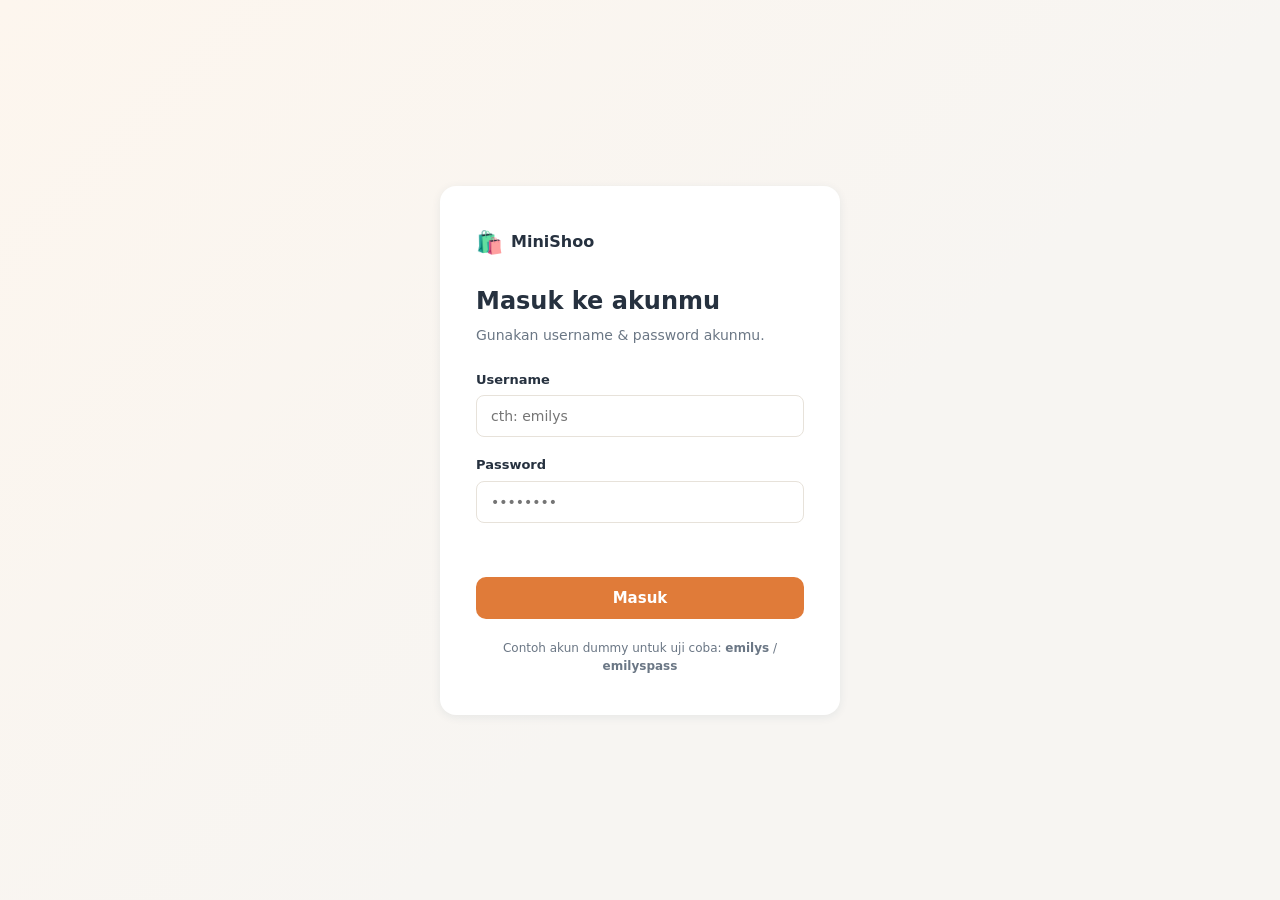
==== index.html @ d6bba900 "init" ====
<!DOCTYPE html>
<html lang="id">
<head>
  <meta charset="UTF-8">
  <meta name="viewport" content="width=device-width, initial-scale=1.0">
  <title>MiniShoo - Katalog Produk</title>
  <link rel="stylesheet" href="css/style.css">
  <link rel="stylesheet" href="css/catalog.css">
</head>
<body>

  <header class="navbar">
    <div class="navbar-inner">
      <a href="index.html" class="brand"><span class="brand-mark">🛍️</span> MiniShoo</a>

      <div class="search-wrap">
        <input type="text" id="search-input" placeholder="Cari produk atau kategori...">
      </div>

      <div class="navbar-actions">
        <button id="btn-cart" class="cart-btn" type="button" aria-label="Keranjang belanja">
          🛒 <span id="cart-badge" class="cart-badge">0</span>
        </button>
        <span id="nav-user-slot" class="welcome-text"></span>
        <button id="btn-logout" class="btn-secondary" type="button">Keluar</button>
      </div>
    </div>
  </header>

  <!-- autoscroll (Produk Pilihan) -->
  <section class="featured-section">
    <div class="featured-inner">
      <h2>Produk Pilihan</h2>
      <div class="autoscroll-wrap">
        <div class="autoscroll-track"></div>
      </div>
    </div>
  </section>

  <main class="catalog-main">
    <div class="toolbar">
      <div class="toolbar-left">
        <select id="category-select">
          <option value="ALL">Semua kategori</option>
        </select>
        <select id="sort-select">
          <option value="default">Urutkan</option>
          <option value="price-asc">Harga Termurah</option>
          <option value="price-desc">Harga Termahal</option>
          <option value="rating-desc">Rating Tertinggi</option>
        </select>
      </div>
      <div class="toolbar-right">
        <span id="result-counter"></span>
      </div>
    </div>

    <div id="error-banner" class="error-banner" hidden>
      <span id="error-banner-text"></span>
      <button id="retry-btn" type="button">Coba lagi</button>
    </div>

    <div id="loading-indicator" class="loading-indicator">
      <span class="spinner"></span> Memuat produk...
    </div>

    <div id="products-grid" class="products-grid"></div>

    <div id="empty-state" class="empty-state" hidden>Tidak ada produk yang cocok dengan pencarianmu.</div>

    <div class="load-more-wrap">
      <button id="btn-show-more" class="btn-primary" type="button" style="display:none">Muat lebih banyak</button>
    </div>
  </main>

  <!-- Panel keranjang belanja -->
  <div id="cart-overlay" class="cart-overlay" hidden></div>
  <div id="cart-panel" class="cart-panel" hidden aria-label="Keranjang belanja">
    <div class="cart-panel-header">
      <h2>Keranjang Belanja</h2>
      <button id="cart-close" class="modal-close" type="button" aria-label="Tutup">✕</button>
    </div>
    <div id="cart-items" class="cart-items"></div>
    <div class="cart-panel-footer">
      <div class="cart-total-row">
        <span>Total belanja</span>
        <strong id="cart-total">$0.00</strong>
      </div>
    </div>
  </div>

  <script src="js/catalog.js" defer></script>
</body>
</html>
---- css/style.css ----
:root {
  --color-primary: #E07B39;
  --color-primary-dark: #C4622A;
  --color-gradient: linear-gradient(170deg, #ff6b6b 10%, #feca57 44%, #ff9ff3 94%);;
  --color-bg: #F7F5F2;
  --color-card: #FFFFFF;
  --color-text: #26313F;
  --color-text-light: #6B7785;
  --color-border: #E7E2DA;
  --color-danger: #D64545;
  --color-success: #2E9E6D;
  --error-color: #D64545;
  --success-color: #2E9E6D;
  --radius: 10px;
  --shadow: 0 2px 10px rgba(31, 58, 95, 0.08);
  --font-main: 'Segoe UI', system-ui, -apple-system, sans-serif;
}

* {
  box-sizing: border-box;
  margin: 0;
  padding: 0;
}

body {
  font-family: var(--font-main);
  background: var(--color-bg);
  color: var(--color-text);
  line-height: 1.5;
}

a {
  text-decoration: none;
  color: inherit;
}

button {
  font-family: inherit;
  cursor: pointer;
  border: none;
}

input,
select {
  font-family: inherit;
}

img {
  max-width: 100%;
  display: block;
}

.btn-primary {
  background: var(--color-primary);
  color: #fff;
  padding: 12px 20px;
  border-radius: var(--radius);
  font-weight: 600;
  font-size: 15px;
  transition: background 0.15s ease, transform 0.1s ease;
  display: inline-flex;
  align-items: center;
  justify-content: center;
  gap: 8px;
}
.btn-primary:hover {
  background: var(--color-primary-dark);
}
.btn-primary:active {
  transform: scale(0.98);
}
.btn-primary:disabled {
  opacity: 0.6;
  cursor: not-allowed;
}

.btn-secondary {
  background: transparent;
  border: 1px solid var(--color-border);
  color: var(--color-gradient);
  padding: 8px 14px;
  border-radius: var(--radius);
  font-weight: 600;
  font-size: 14px;
}
.btn-secondary:hover {
  background: var(--color-bg);
}

.spinner {
  width: 16px;
  height: 16px;
  border: 2px solid rgba(255, 255, 255, 0.4);
  border-top-color: #fff;
  border-radius: 50%;
  display: inline-block;
  animation: spin 0.7s linear infinite;
}

@keyframes spin {
  to {
    transform: rotate(360deg);
  }
}

:focus-visible {
  outline: 2px solid var(--color-primary);
  outline-offset: 2px;
}
---- css/catalog.css ----
.navbar {
  position: sticky;
  top: 0;
  background: var(--color-card);
  box-shadow: var(--shadow);
  z-index: 50;
}
.navbar-inner {
  max-width: 1200px;
  margin: 0 auto;
  display: flex;
  align-items: center;
  gap: 20px;
  padding: 14px 20px;
}
.brand {
  font-weight: 700;
  color: var(--color-navy);
  font-size: 18px;
  display: flex;
  align-items: center;
  gap: 6px;
  white-space: nowrap;
}
.search-wrap {
  flex: 1;
}
#search-input {
  width: 100%;
  padding: 10px 14px;
  border: 1px solid var(--color-border);
  border-radius: 20px;
  font-size: 14px;
}
#search-input:focus {
  outline: none;
  border-color: var(--color-primary);
}
.navbar-actions {
  display: flex;
  align-items: center;
  gap: 16px;
  white-space: nowrap;
}
.cart-btn {
  position: relative;
  background: transparent;
  font-size: 18px;
  padding: 6px;
}
.cart-badge {
  position: absolute;
  top: -2px;
  right: -6px;
  background: var(--color-danger);
  color: #fff;
  font-size: 11px;
  font-weight: 700;
  border-radius: 10px;
  padding: 1px 6px;
}
.welcome-text {
  font-size: 14px;
  color: var(--color-text-light);
}

/* autoscroll */
.featured-section {
  background: var(--color-gradient);
  padding: 24px 0;
}
.featured-inner {
  max-width: 1200px;
  margin: 0 auto;
  padding: 0 20px;
}
.featured-inner h2 {
  color: #fff;
  font-size: 16px;
  margin-bottom: 14px;
}
.autoscroll-wrap {
  overflow: hidden;
  -webkit-mask-image: linear-gradient(90deg, transparent, #000 6%, #000 94%, transparent);
  mask-image: linear-gradient(90deg, transparent, #000 6%, #000 94%, transparent);
}
.autoscroll-track {
  display: flex;
  gap: 14px;
  width: max-content;
  animation: autoscroll 30s linear infinite;
}
.autoscroll-wrap:hover .autoscroll-track {
  animation-play-state: paused;
}
@keyframes autoscroll {
  from { transform: translateX(0); }
  to { transform: translateX(-33.333%); }
}
.featured-product-card {
  flex: 0 0 auto;
  width: 150px;
  background: rgba(255, 255, 255, 0.06);
  border-radius: 10px;
  overflow: hidden;
  color: #fff;
  cursor: pointer;
  border: none;
  text-align: left;
  padding: 0;
}
.featured-product-card img {
  width: 150px;
  height: 100px;
  object-fit: cover;
  background: #fff;
}
.featured-product-card h4 {
  font-size: 12px;
  font-weight: 600;
  padding: 8px 10px;
  line-height: 1.3;
}

/* Toolbar / status */
.catalog-main {
  max-width: 1200px;
  margin: 0 auto;
  padding: 24px 20px 60px;
}
.toolbar {
  display: flex;
  justify-content: space-between;
  align-items: center;
  flex-wrap: wrap;
  gap: 12px;
  margin-bottom: 20px;
}
.toolbar-left {
  display: flex;
  gap: 10px;
}
.toolbar select {
  padding: 9px 12px;
  border: 1px solid var(--color-border);
  border-radius: 8px;
  font-size: 13px;
  background: #fff;
}
#result-counter {
  font-size: 13px;
  color: var(--color-text-light);
}
.error-banner {
  background: #FDEDED;
  border: 1px solid #F3C5C5;
  color: var(--color-danger);
  padding: 12px 16px;
  border-radius: 10px;
  display: flex;
  justify-content: space-between;
  align-items: center;
  margin-bottom: 16px;
  font-size: 14px;
  gap: 12px;
}
.error-banner button {
  background: var(--color-danger);
  color: #fff;
  padding: 6px 12px;
  border-radius: 6px;
  font-size: 13px;
  flex-shrink: 0;
}
.loading-indicator {
  display: flex;
  align-items: center;
  gap: 8px;
  color: var(--color-text-light);
  font-size: 14px;
  padding: 40px 0;
  justify-content: center;
}
.loading-indicator .spinner {
  border-color: rgba(224, 123, 57, 0.25);
  border-top-color: var(--color-primary);
}
.empty-state {
  text-align: center;
  padding: 60px 0;
  color: var(--color-text-light);
}
.load-more-wrap {
  display: flex;
  justify-content: center;
  margin-top: 28px;
}

/* kartu produk */
.products-grid {
  display: grid;
  grid-template-columns: repeat(auto-fill, minmax(210px, 1fr));
  gap: 18px;
}
.product-card {
  background: var(--color-card);
  border-radius: 12px;
  overflow: hidden;
  box-shadow: var(--shadow);
  display: flex;
  flex-direction: column;
  transition: transform 0.12s ease, box-shadow 0.12s ease;
  cursor: pointer;
}
.product-card:hover {
  transform: translateY(-3px);
  box-shadow: 0 6px 18px rgba(31, 58, 95, 0.12);
}
.thumb-wrap {
  position: relative;
  aspect-ratio: 4 / 3;
  background: #F1EEE8;
  overflow: hidden;
}
.thumb-wrap img {
  width: 100%;
  height: 100%;
  object-fit: cover;
}
.badge {
  position: absolute;
  top: 8px;
  font-size: 11px;
  font-weight: 700;
  padding: 2px 8px;
  border-radius: 20px;
  color: #fff;
}
.badge.discount {
  left: 8px;
  background: var(--color-danger);
}
.card-body {
  padding: 12px 14px 14px;
  display: flex;
  flex-direction: column;
  gap: 4px;
  flex: 1;
}
.category-label {
  font-size: 11px;
  color: var(--color-text-light);
  text-transform: capitalize;
}
.title {
  font-size: 14px;
  font-weight: 700;
  color: var(--color-text);
  line-height: 1.3;
  display: -webkit-box;
  -webkit-line-clamp: 2;
  -webkit-box-orient: vertical;
  overflow: hidden;
  min-height: 36px;
}
.price-row {
  display: flex;
  align-items: baseline;
  justify-content: space-between;
  gap: 6px;
}
.price {
  font-size: 15px;
  font-weight: 700;
  color: var(--color-primary-dark);
}
.stars {
  display: flex;
  align-items: center;
  gap: 2px;
  font-size: 13px;
  color: #D9A441;
}
.stars .star.empty {
  color: #E7E2DA;
}
.stars .rating-number {
  margin-left: 4px;
  font-size: 12px;
  color: var(--color-text-light);
}
.actions {
  display: flex;
  gap: 8px;
  margin-top: 6px;
}
.btn.btn-add-cart {
  width: 100%;
  background: var(--color-primary);
  color: #fff;
  padding: 8px;
  border-radius: 8px;
  font-size: 13px;
  font-weight: 600;
}
.btn.btn-add-cart:hover {
  background: var(--color-primary-dark);
}
.btn.btn-add-cart:disabled {
  background: var(--color-border);
  color: var(--color-text-light);
  cursor: not-allowed;
}

/* modal detail produk */
#product-modal {
  position: fixed;
  inset: 0;
  display: none;
  align-items: center;
  justify-content: center;
  padding: 20px;
  z-index: 200;
}
#product-modal.show {
  display: flex;
}
#product-modal .modal-overlay {
  position: absolute;
  inset: 0;
  background: rgba(20, 25, 35, 0.55);
}
#product-modal .modal-card {
  position: relative;
  background: #fff;
  border-radius: 14px;
  max-width: 640px;
  width: 100%;
  max-height: 85vh;
  overflow-y: auto;
  padding: 24px;
}
#product-modal .modal-close {
  position: absolute;
  top: 14px;
  right: 14px;
  background: var(--color-bg);
  width: 28px;
  height: 28px;
  border-radius: 50%;
  font-size: 14px;
  border: none;
  cursor: pointer;
}
.detail-header {
  display: flex;
  gap: 18px;
  flex-wrap: wrap;
  margin-bottom: 16px;
}
.detail-image {
  width: 220px;
  height: 220px;
  object-fit: cover;
  border-radius: 10px;
  background: #F1EEE8;
  flex-shrink: 0;
}
.detail-info {
  flex: 1;
  min-width: 220px;
}
.detail-info .category-label {
  display: inline-block;
  background: var(--color-bg);
  border: 1px solid var(--color-border);
  padding: 2px 10px;
  border-radius: 20px;
  margin-bottom: 8px;
}
.detail-info h2 {
  color: var(--color-navy);
  margin-bottom: 6px;
}
.detail-brand {
  font-size: 13px;
  color: var(--color-text-light);
  margin-bottom: 8px;
}
.detail-price-row {
  display: flex;
  align-items: center;
  gap: 10px;
  margin-bottom: 8px;
}
.detail-price-row .price {
  font-size: 20px;
}
.stock-info {
  font-size: 13px;
  color: var(--color-text-light);
  margin-bottom: 12px;
}
.stock-info.low {
  color: var(--color-danger);
  font-weight: 600;
}
.detail-description {
  font-size: 13px;
  color: var(--color-text);
  line-height: 1.6;
  margin-bottom: 14px;
}

/* Panel keranjang */
.cart-overlay {
  position: fixed;
  inset: 0;
  background: rgba(20, 25, 35, 0.45);
  z-index: 150;
}
.cart-panel {
  position: fixed;
  top: 0;
  right: 0;
  bottom: 0;
  width: 100%;
  max-width: 360px;
  background: #fff;
  z-index: 160;
  display: flex;
  flex-direction: column;
  box-shadow: -4px 0 20px rgba(0, 0, 0, 0.1);
}
.cart-overlay[hidden],
.cart-panel[hidden] {
  display: none;
}
.cart-panel-header {
  display: flex;
  justify-content: space-between;
  align-items: center;
  padding: 18px 20px;
  border-bottom: 1px solid var(--color-border);
}
.cart-items {
  flex: 1;
  overflow-y: auto;
  padding: 12px 20px;
}
.cart-item {
  display: flex;
  gap: 10px;
  padding: 10px 0;
  border-bottom: 1px solid var(--color-border);
  align-items: center;
}
.cart-item img {
  width: 52px;
  height: 52px;
  border-radius: 8px;
  object-fit: cover;
  background: #F1EEE8;
}
.cart-item-info {
  flex: 1;
}
.cart-item-title {
  font-size: 13px;
  font-weight: 600;
  margin-bottom: 2px;
}
.cart-item-price {
  font-size: 12px;
  color: var(--color-text-light);
}
.cart-item-qty {
  display: flex;
  align-items: center;
  gap: 8px;
  margin-top: 4px;
}
.cart-item-qty button {
  width: 22px;
  height: 22px;
  border-radius: 6px;
  border: 1px solid var(--color-border);
  background: #fff;
  font-size: 13px;
  line-height: 1;
}
.cart-item-remove {
  color: var(--color-danger);
  font-size: 12px;
  background: none;
  border: none;
  cursor: pointer;
  margin-top: 4px;
}
.cart-empty {
  text-align: center;
  color: var(--color-text-light);
  padding: 40px 0;
  font-size: 13px;
}
.cart-panel-footer {
  padding: 16px 20px;
  border-top: 1px solid var(--color-border);
}
.cart-total-row {
  display: flex;
  justify-content: space-between;
  align-items: center;
  font-size: 14px;
}
.cart-total-row strong {
  color: var(--color-primary-dark);
  font-size: 17px;
}

.error {
  color: var(--color-danger);
  text-align: center;
  padding: 40px 0;
}

@media (max-width: 640px) {
  .navbar-inner {
    flex-wrap: wrap;
  }
  .welcome-text {
    display: none;
  }
  .products-grid {
    grid-template-columns: repeat(auto-fill, minmax(150px, 1fr));
  }
  .detail-image {
    width: 100%;
    height: 200px;
  }
}
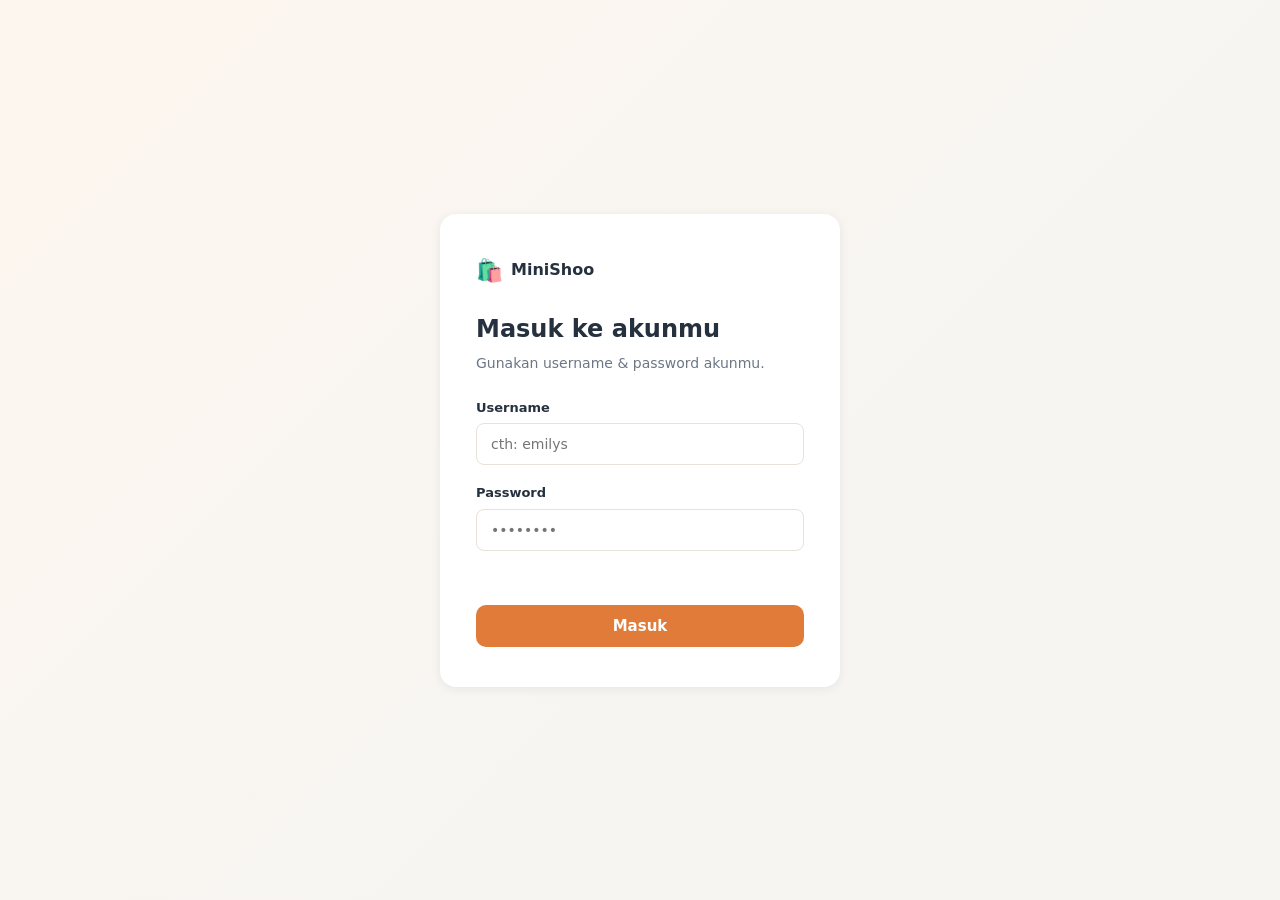
==== commit 440c8bcd: "fix UI and remove login hint" ====
--- a/index.html
+++ b/index.html
@@ -55,15 +55,6 @@
       </div>
     </div>
 
-    <div id="error-banner" class="error-banner" hidden>
-      <span id="error-banner-text"></span>
-      <button id="retry-btn" type="button">Coba lagi</button>
-    </div>
-
-    <div id="loading-indicator" class="loading-indicator">
-      <span class="spinner"></span> Memuat produk...
-    </div>
-
     <div id="products-grid" class="products-grid"></div>
 
     <div id="empty-state" class="empty-state" hidden>Tidak ada produk yang cocok dengan pencarianmu.</div>
--- a/css/catalog.css
+++ b/css/catalog.css
@@ -150,40 +150,6 @@
 #result-counter {
   font-size: 13px;
   color: var(--color-text-light);
-}
-.error-banner {
-  background: #FDEDED;
-  border: 1px solid #F3C5C5;
-  color: var(--color-danger);
-  padding: 12px 16px;
-  border-radius: 10px;
-  display: flex;
-  justify-content: space-between;
-  align-items: center;
-  margin-bottom: 16px;
-  font-size: 14px;
-  gap: 12px;
-}
-.error-banner button {
-  background: var(--color-danger);
-  color: #fff;
-  padding: 6px 12px;
-  border-radius: 6px;
-  font-size: 13px;
-  flex-shrink: 0;
-}
-.loading-indicator {
-  display: flex;
-  align-items: center;
-  gap: 8px;
-  color: var(--color-text-light);
-  font-size: 14px;
-  padding: 40px 0;
-  justify-content: center;
-}
-.loading-indicator .spinner {
-  border-color: rgba(224, 123, 57, 0.25);
-  border-top-color: var(--color-primary);
 }
 .empty-state {
   text-align: center;
